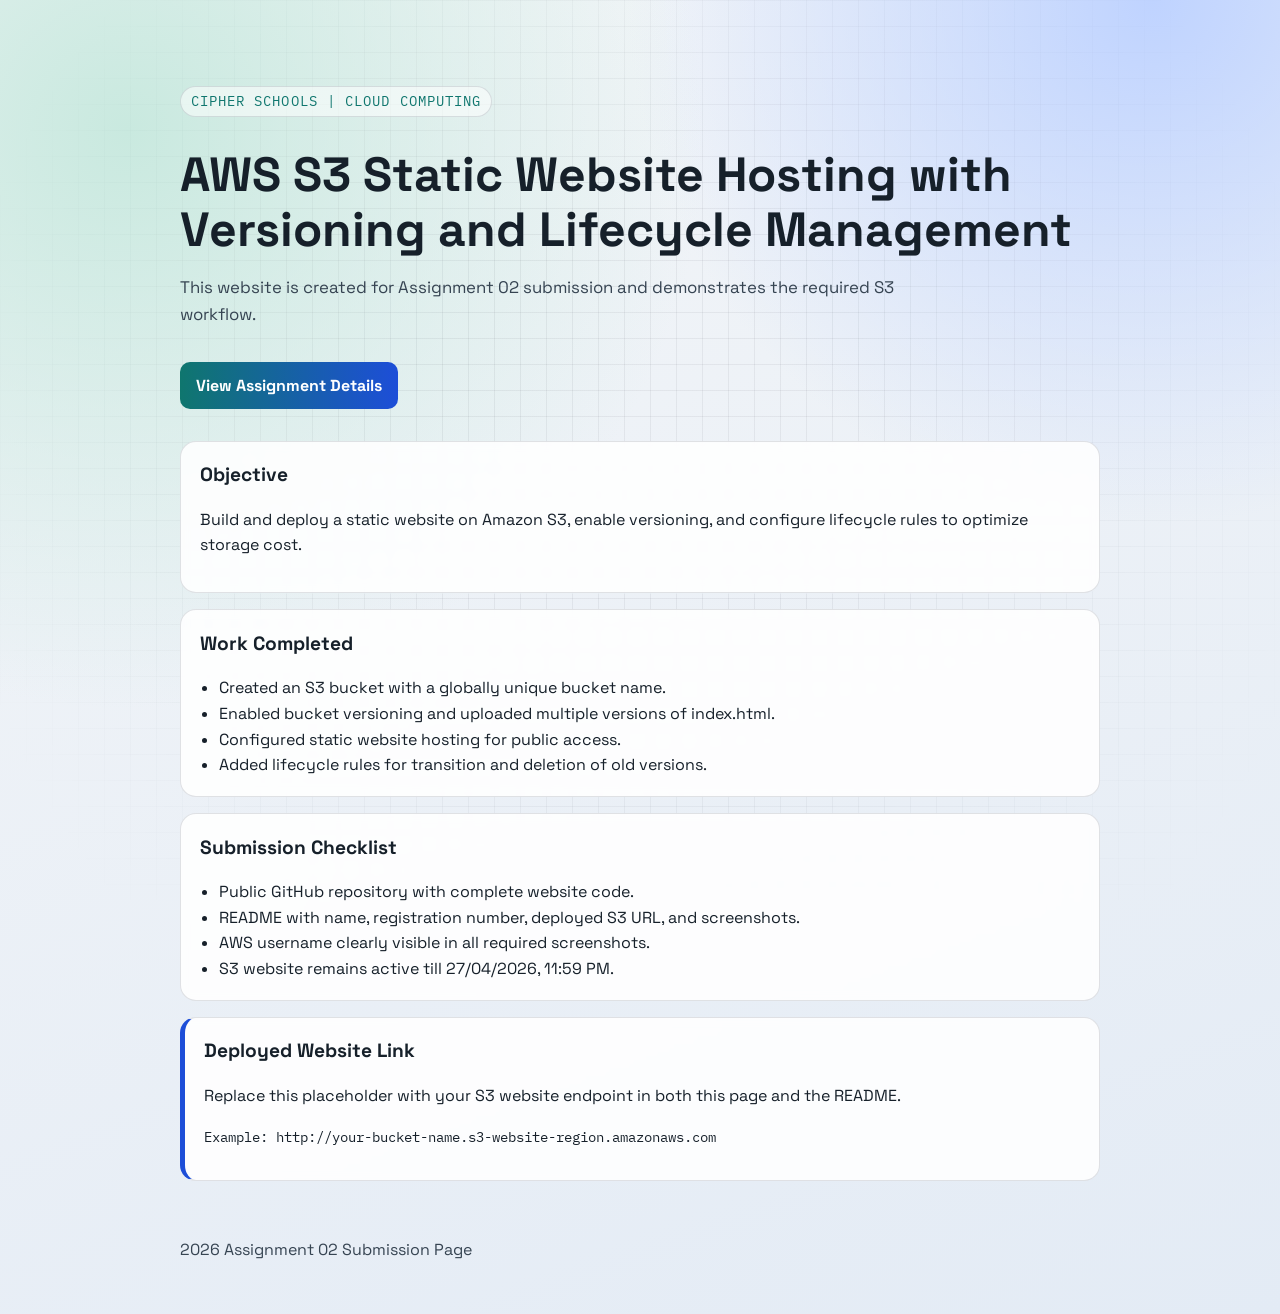
==== index.html @ cc44ceda "version 1" ====
<!DOCTYPE html>
<html lang="en">
  <head>
    <meta charset="UTF-8" />
    <meta name="viewport" content="width=device-width, initial-scale=1.0" />
    <title>Assignment 02 | AWS S3 Static Website</title>
    <meta
      name="description"
      content="Assignment 02 submission website for AWS S3 Static Website Hosting, Versioning, and Lifecycle Management."
    />
    <link rel="preconnect" href="https://fonts.googleapis.com" />
    <link rel="preconnect" href="https://fonts.gstatic.com" crossorigin />
    <link
      href="https://fonts.googleapis.com/css2?family=Space+Grotesk:wght@400;500;700&family=IBM+Plex+Mono:wght@400;600&display=swap"
      rel="stylesheet"
    />
    <link rel="stylesheet" href="style.css" />
  </head>
  <body>
    <div class="bg-grid"></div>

    <header class="hero">
      <p class="tag">Cipher Schools | Cloud Computing</p>
      <h1>AWS S3 Static Website Hosting with Versioning and Lifecycle Management</h1>
      <p class="subtitle">
        This website is created for Assignment 02 submission and demonstrates the required S3 workflow.
      </p>
      <a href="#overview" class="btn">View Assignment Details</a>
    </header>

    <main>
      <section id="overview" class="card">
        <h2>Objective</h2>
        <p>
          Build and deploy a static website on Amazon S3, enable versioning, and configure lifecycle rules
          to optimize storage cost.
        </p>
      </section>

      <section class="card">
        <h2>Work Completed</h2>
        <ul>
          <li>Created an S3 bucket with a globally unique bucket name.</li>
          <li>Enabled bucket versioning and uploaded multiple versions of index.html.</li>
          <li>Configured static website hosting for public access.</li>
          <li>Added lifecycle rules for transition and deletion of old versions.</li>
        </ul>
      </section>

      <section class="card">
        <h2>Submission Checklist</h2>
        <ul>
          <li>Public GitHub repository with complete website code.</li>
          <li>README with name, registration number, deployed S3 URL, and screenshots.</li>
          <li>AWS username clearly visible in all required screenshots.</li>
          <li>S3 website remains active till 27/04/2026, 11:59 PM.</li>
        </ul>
      </section>

      <section class="card highlight">
        <h2>Deployed Website Link</h2>
        <p>
          Replace this placeholder with your S3 website endpoint in both this page and the README.
        </p>
        <p class="mono">Example: http://your-bucket-name.s3-website-region.amazonaws.com</p>
      </section>
    </main>

    <footer>
      <p><span id="year"></span> Assignment 02 Submission Page</p>
    </footer>

    <script src="script.js"></script>
  </body>
</html>
---- style.css ----
:root {
  --bg-0: #f4f6f8;
  --bg-1: #e3ebf5;
  --ink: #16202a;
  --ink-soft: #364452;
  --accent: #0f766e;
  --accent-2: #1d4ed8;
  --card: rgba(255, 255, 255, 0.88);
  --line: rgba(15, 23, 42, 0.12);
}

* {
  box-sizing: border-box;
}

html,
body {
  margin: 0;
  padding: 0;
}

body {
  min-height: 100vh;
  font-family: "Space Grotesk", "Segoe UI", sans-serif;
  color: var(--ink);
  background: radial-gradient(circle at 10% 10%, #c9e9df 0%, transparent 35%),
    radial-gradient(circle at 90% 0%, #bfd3ff 0%, transparent 30%),
    linear-gradient(160deg, var(--bg-0), var(--bg-1));
  line-height: 1.6;
  position: relative;
}

.bg-grid {
  position: fixed;
  inset: 0;
  background-image: linear-gradient(to right, rgba(22, 32, 42, 0.06) 1px, transparent 1px),
    linear-gradient(to bottom, rgba(22, 32, 42, 0.06) 1px, transparent 1px);
  background-size: 26px 26px;
  mask-image: radial-gradient(circle at center, black 30%, transparent 90%);
  pointer-events: none;
}

.hero,
main,
footer {
  width: min(920px, calc(100% - 2rem));
  margin-inline: auto;
  position: relative;
  z-index: 1;
}

.hero {
  padding: 4.5rem 0 2rem;
  animation: rise 500ms ease both;
}

.tag {
  display: inline-block;
  font-family: "IBM Plex Mono", monospace;
  font-size: 0.85rem;
  letter-spacing: 0.08em;
  text-transform: uppercase;
  color: var(--accent);
  border: 1px solid var(--line);
  padding: 0.25rem 0.6rem;
  border-radius: 999px;
  background: rgba(255, 255, 255, 0.55);
}

h1 {
  margin: 1rem 0;
  font-size: clamp(1.8rem, 4.8vw, 3rem);
  line-height: 1.15;
}

.subtitle {
  font-size: 1.05rem;
  color: var(--ink-soft);
  max-width: 68ch;
}

.btn {
  display: inline-block;
  margin-top: 1.1rem;
  text-decoration: none;
  color: white;
  background: linear-gradient(90deg, var(--accent), var(--accent-2));
  border: 0;
  border-radius: 10px;
  padding: 0.65rem 1rem;
  font-weight: 700;
  transition: transform 180ms ease, box-shadow 180ms ease;
}

.btn:hover,
.btn:focus-visible {
  transform: translateY(-2px);
  box-shadow: 0 8px 18px rgba(15, 118, 110, 0.35);
}

main {
  display: grid;
  gap: 1rem;
  padding-bottom: 2rem;
}

.card {
  background: var(--card);
  border: 1px solid var(--line);
  border-radius: 16px;
  padding: 1.15rem 1.2rem;
  backdrop-filter: blur(4px);
  animation: rise 500ms ease both;
}

.card:nth-child(2) {
  animation-delay: 80ms;
}

.card:nth-child(3) {
  animation-delay: 140ms;
}

.card:nth-child(4) {
  animation-delay: 200ms;
}

h2 {
  margin-top: 0;
  font-size: 1.2rem;
}

ul {
  margin: 0;
  padding-left: 1.2rem;
}

.highlight {
  border-left: 5px solid var(--accent-2);
}

.mono {
  font-family: "IBM Plex Mono", monospace;
  font-size: 0.9rem;
  overflow-wrap: anywhere;
}

footer {
  padding: 0.5rem 0 2.2rem;
  color: var(--ink-soft);
}

@keyframes rise {
  from {
    opacity: 0;
    transform: translateY(8px);
  }
  to {
    opacity: 1;
    transform: translateY(0);
  }
}

@media (max-width: 640px) {
  .hero {
    padding-top: 3rem;
  }

  .card {
    padding: 1rem;
  }
}
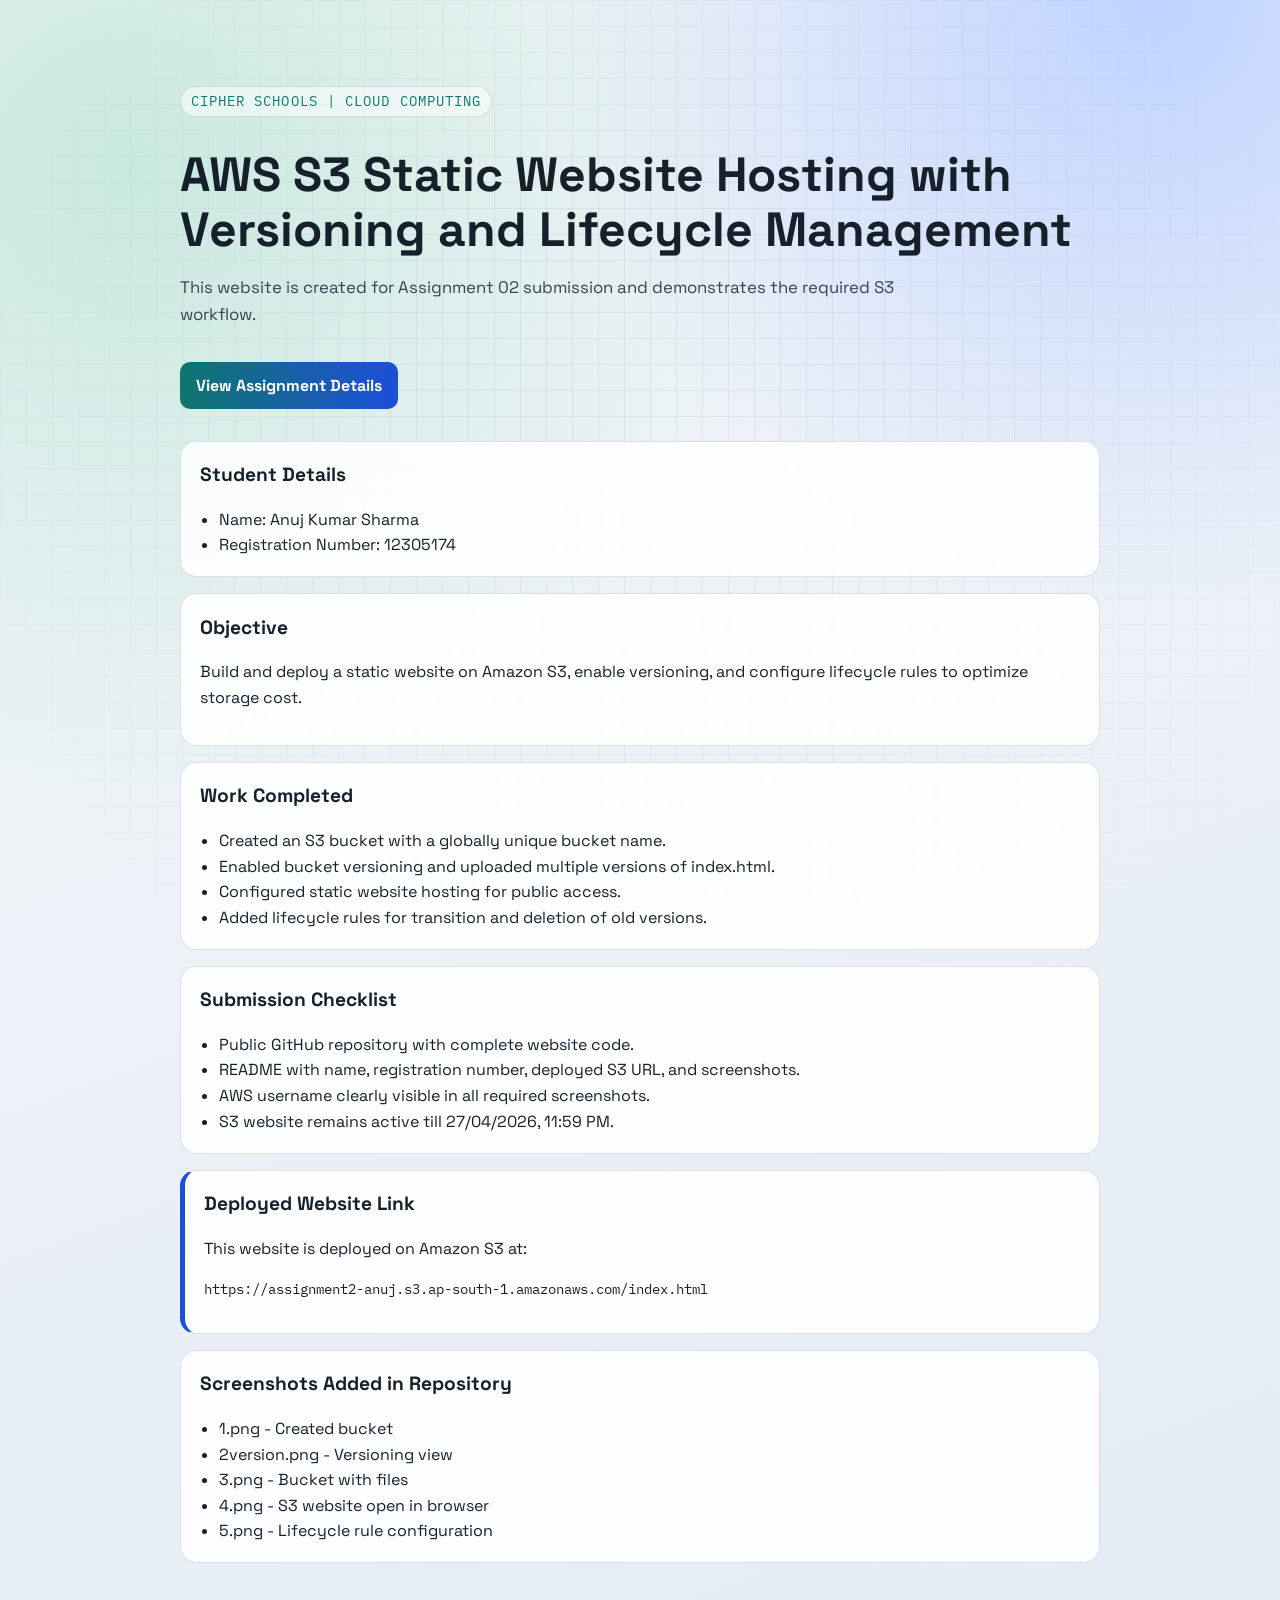
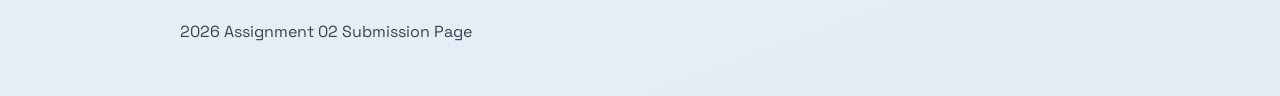
==== commit 799ec750: "completed" ====
--- a/index.html
+++ b/index.html
@@ -29,6 +29,14 @@
     </header>
 
     <main>
+      <section class="card">
+        <h2>Student Details</h2>
+        <ul>
+          <li>Name: Anuj Kumar Sharma</li>
+          <li>Registration Number: 12305174</li>
+        </ul>
+      </section>
+
       <section id="overview" class="card">
         <h2>Objective</h2>
         <p>
@@ -59,10 +67,19 @@
 
       <section class="card highlight">
         <h2>Deployed Website Link</h2>
-        <p>
-          Replace this placeholder with your S3 website endpoint in both this page and the README.
-        </p>
-        <p class="mono">Example: http://your-bucket-name.s3-website-region.amazonaws.com</p>
+        <p>This website is deployed on Amazon S3 at:</p>
+        <p class="mono">https://assignment2-anuj.s3.ap-south-1.amazonaws.com/index.html</p>
+      </section>
+
+      <section class="card">
+        <h2>Screenshots Added in Repository</h2>
+        <ul>
+          <li>1.png - Created bucket</li>
+          <li>2version.png - Versioning view</li>
+          <li>3.png - Bucket with files</li>
+          <li>4.png - S3 website open in browser</li>
+          <li>5.png - Lifecycle rule configuration</li>
+        </ul>
       </section>
     </main>
 
